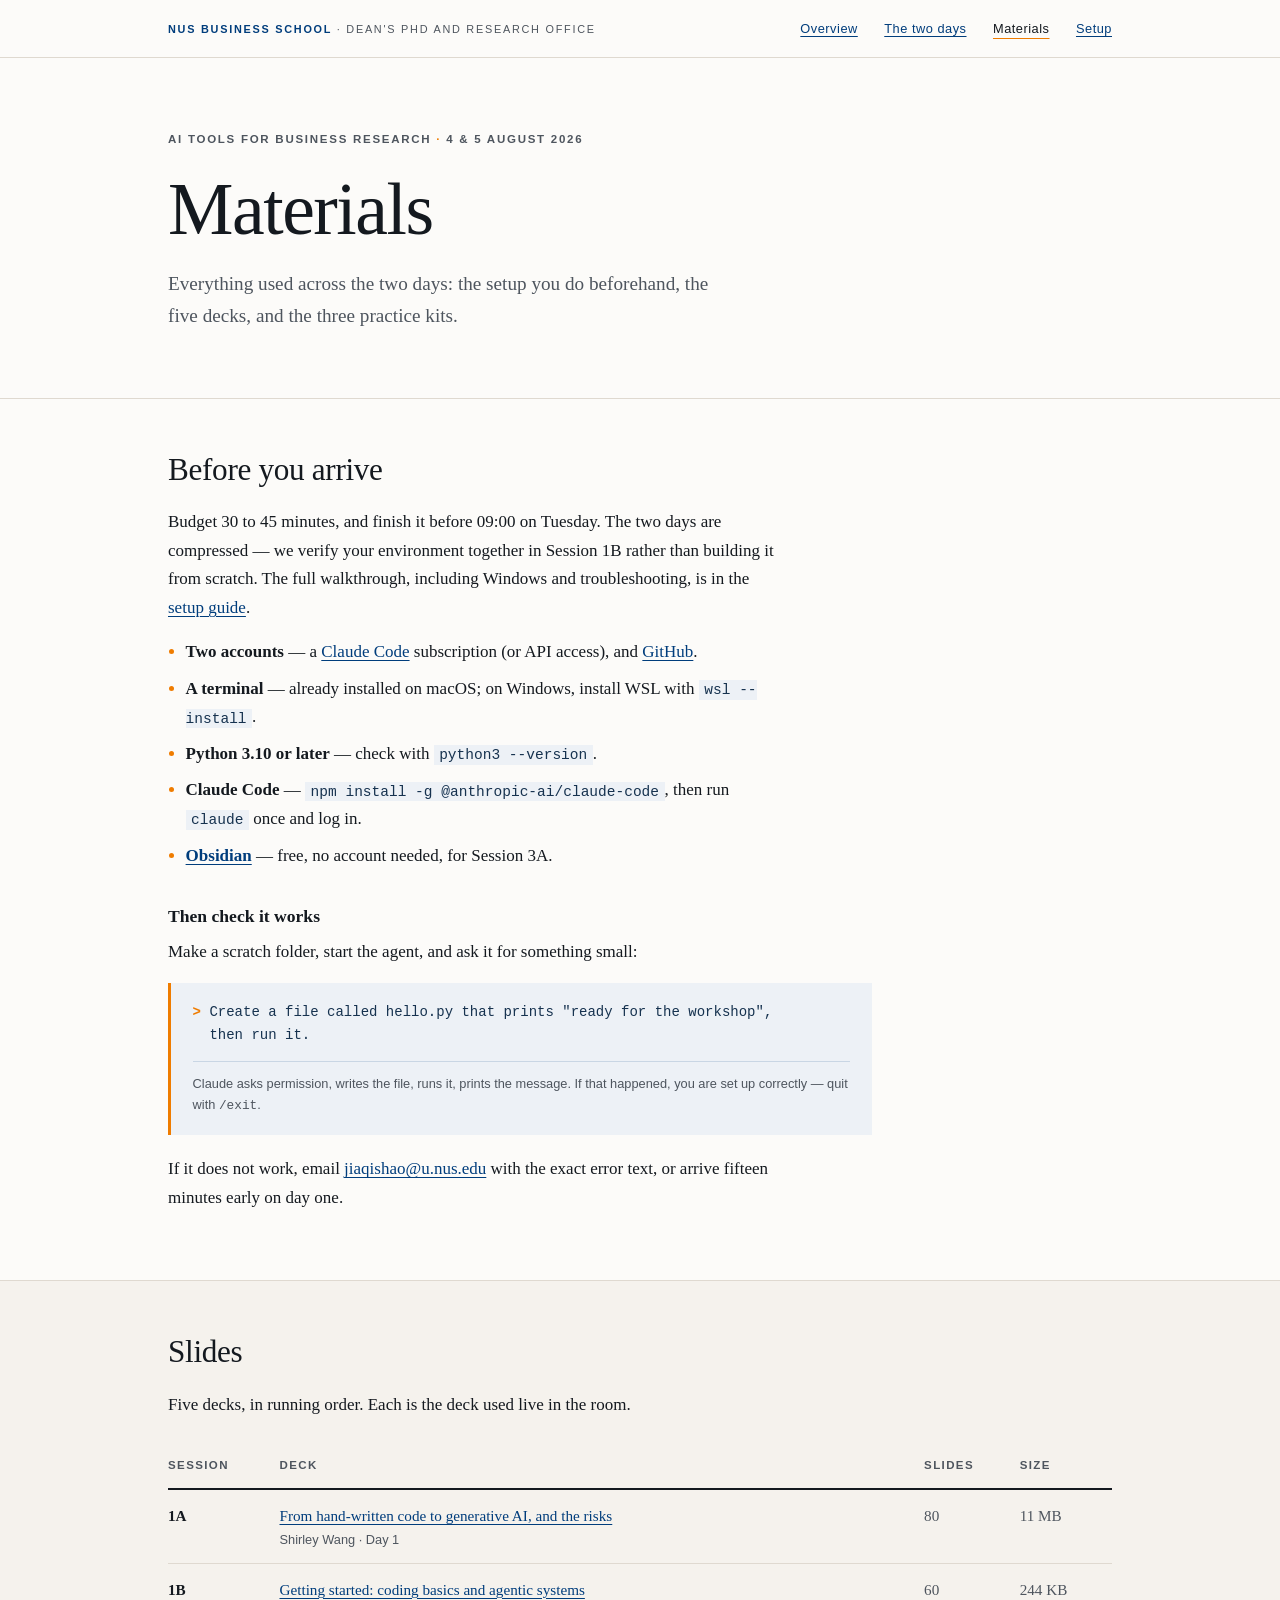
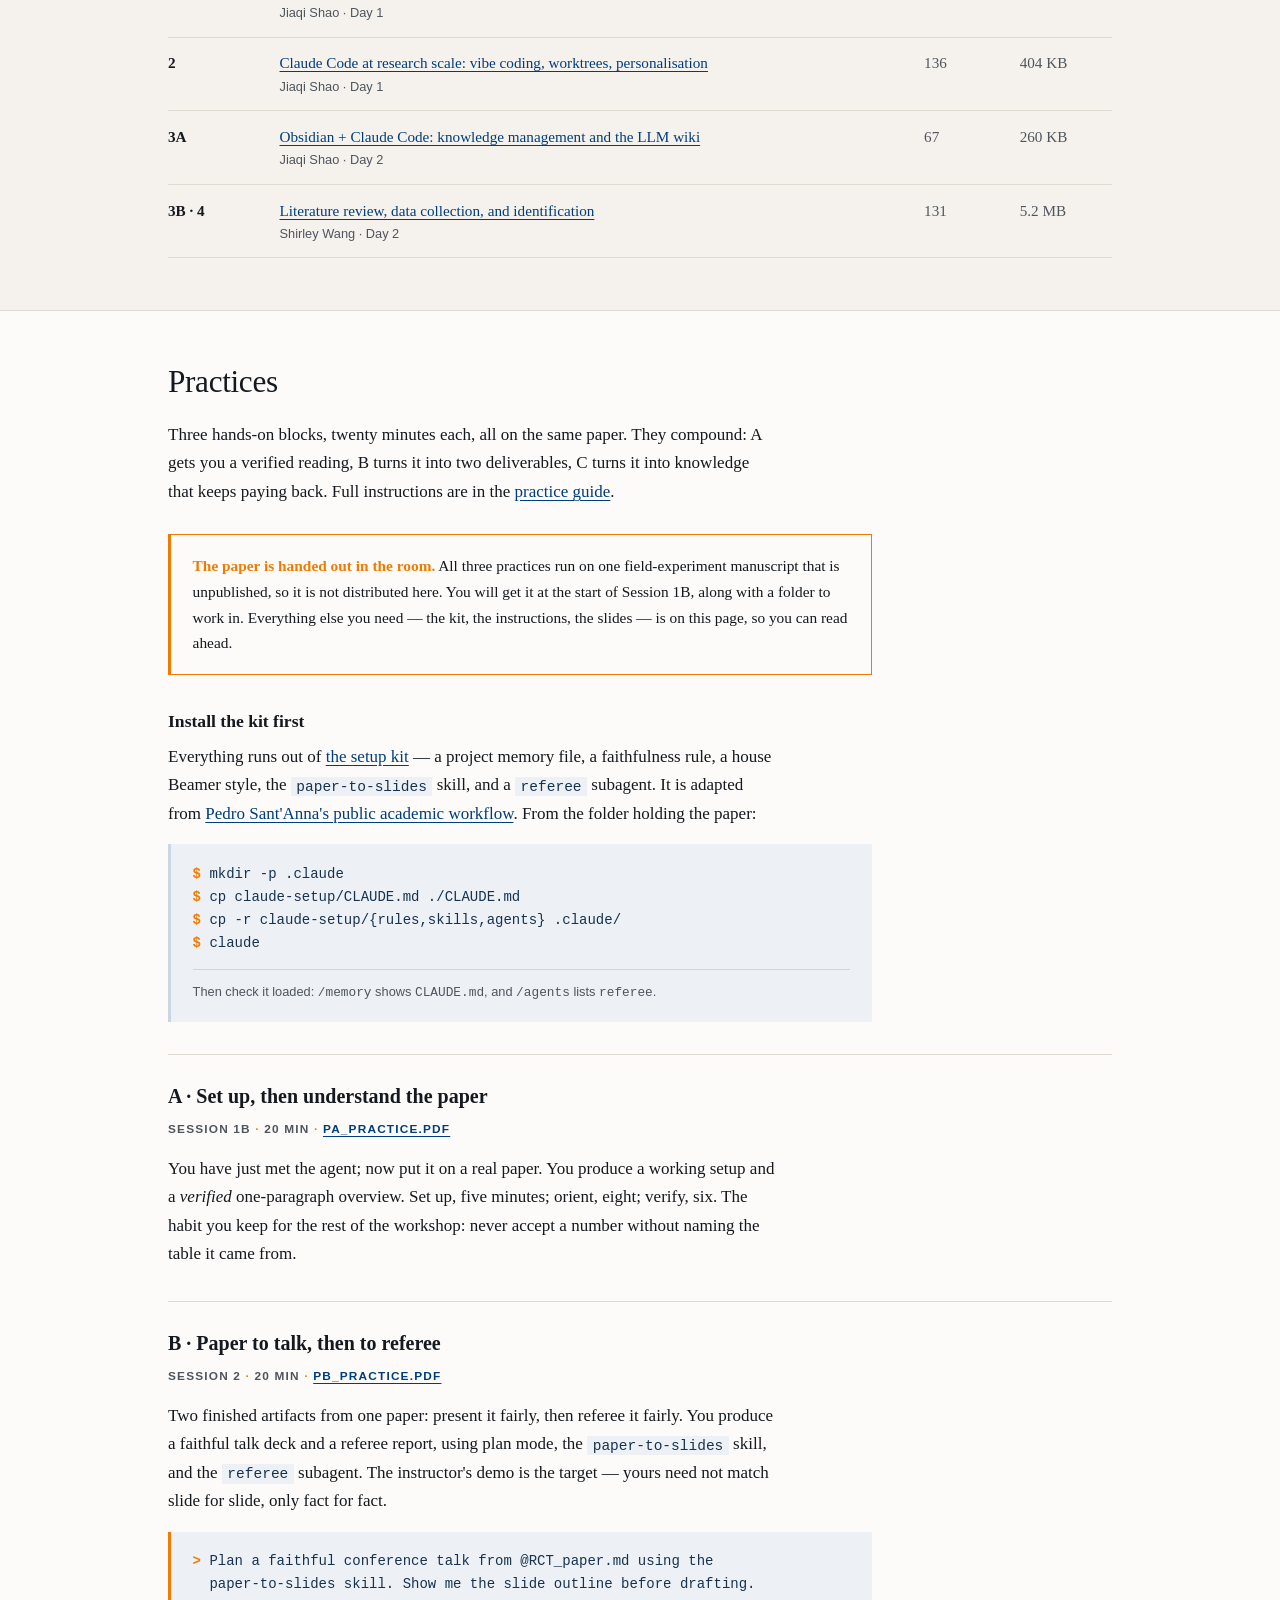
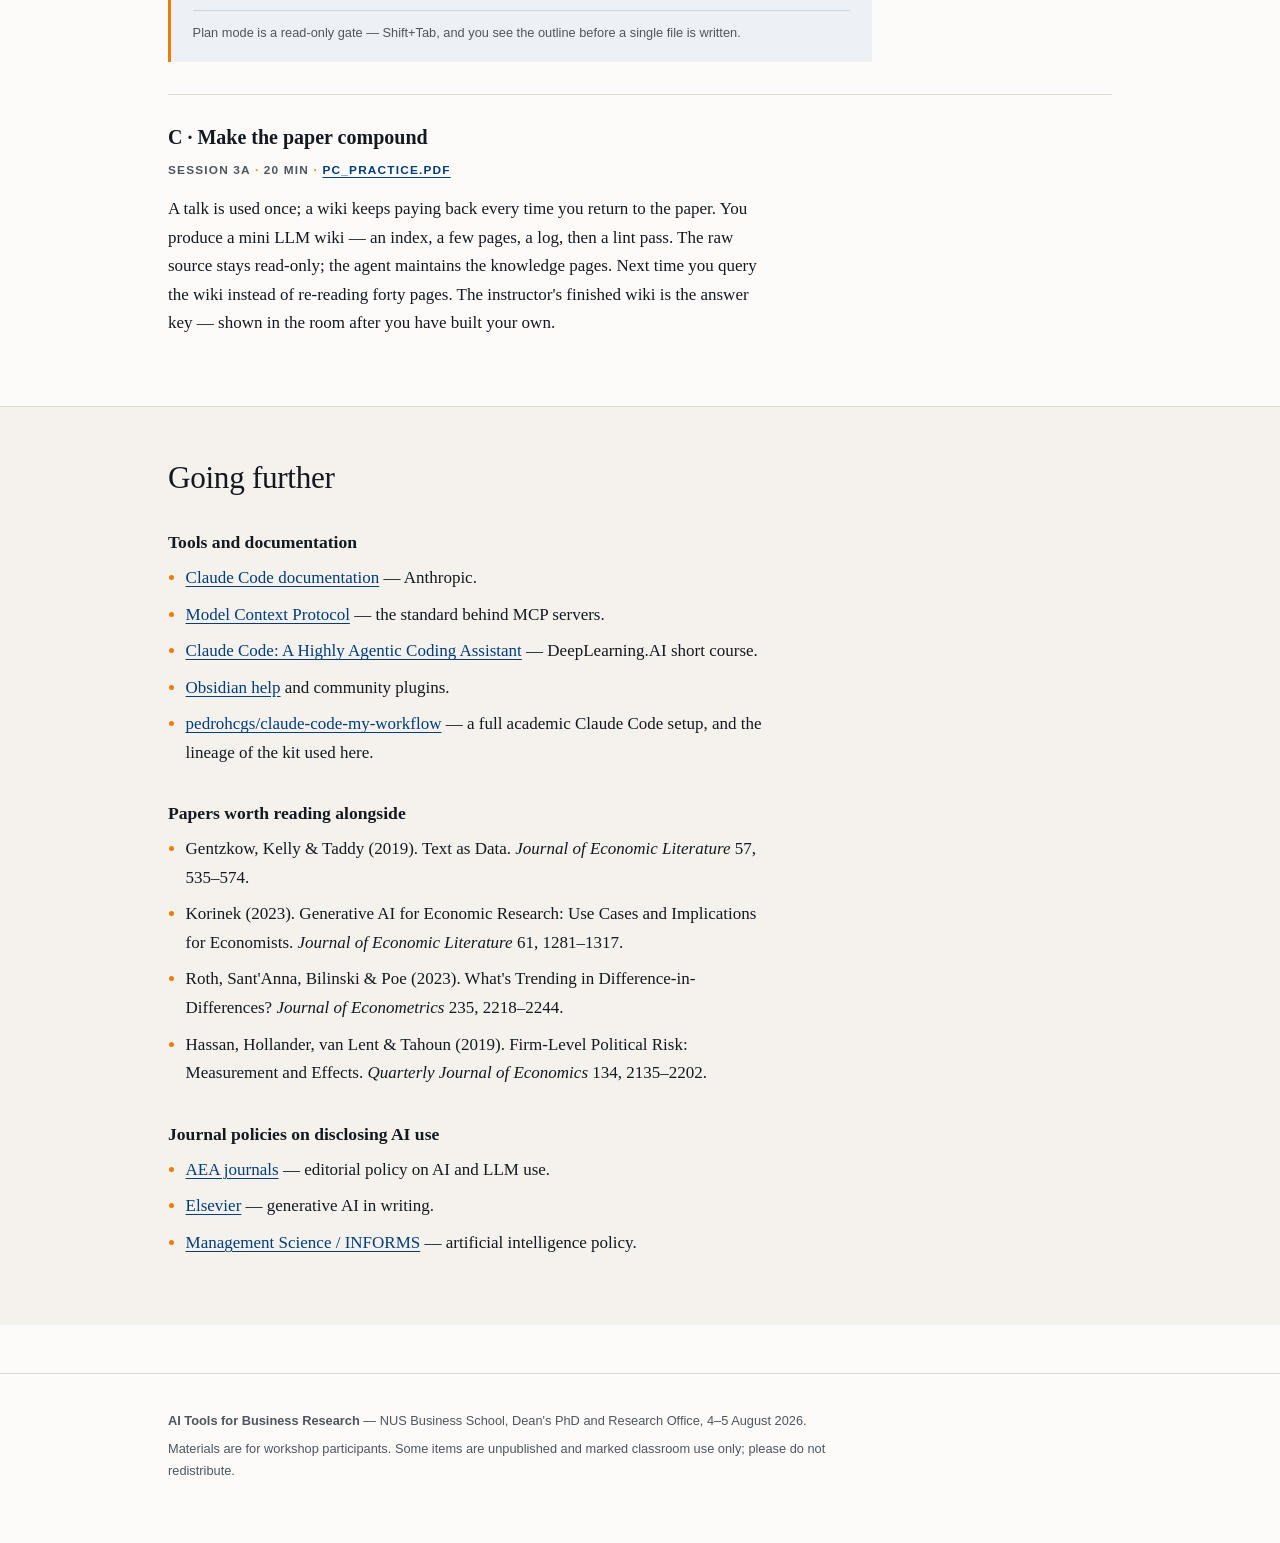
==== materials.html @ 17ab55b9 "Public course site for the NUS Biz PhD Workshop, 4-5 August 2026 Overview, prerequisites, the two-da" ====
<!DOCTYPE html>
<html lang="en">
<head>
<meta charset="utf-8">
<meta name="viewport" content="width=device-width, initial-scale=1">
<title>Materials — AI Tools for Business Research, NUS Business School</title>
<meta name="description" content="Slides, practice kits, and the setup guide for the NUS Biz PhD Workshop, 4–5 August 2026.">
<link rel="stylesheet" href="assets/style.css">
</head>
<body>

<a class="skip" href="#main">Skip to content</a>

<header class="masthead">
  <div class="shell">
    <div class="crest">NUS Business School <span>· Dean's PhD and Research Office</span></div>
    <nav class="nav" aria-label="Sections">
      <a href="index.html">Overview</a>
      <a href="index.html#days">The two days</a>
      <a href="materials.html" aria-current="page">Materials</a>
      <a href="setup.html">Setup</a>
    </nav>
  </div>
</header>

<main id="main">

  <section class="hero">
    <div class="shell">
      <p class="eyebrow">AI Tools for Business Research <b>·</b> 4 &amp; 5 August 2026</p>
      <h1>Materials</h1>
      <p class="standfirst">Everything used across the two days: the setup you do beforehand, the
        five decks, and the three practice kits.</p>
    </div>
  </section>

  <section class="band" id="before">
    <div class="shell">
      <h2>Before you arrive</h2>
      <p>Budget 30 to 45 minutes, and finish it before 09:00 on Tuesday. The two days are
        compressed — we verify your environment together in Session&nbsp;1B rather than building it
        from scratch. The full walkthrough, including Windows and troubleshooting, is in the
        <a href="setup.html">setup guide</a>.</p>

      <ul class="plain">
        <li><strong>Two accounts</strong> — a
          <a href="https://www.anthropic.com/claude-code">Claude Code</a> subscription (or API
          access), and <a href="https://github.com">GitHub</a>.</li>
        <li><strong>A terminal</strong> — already installed on macOS; on Windows, install WSL
          with <code>wsl --install</code>.</li>
        <li><strong>Python 3.10 or later</strong> — check with <code>python3 --version</code>.</li>
        <li><strong>Claude Code</strong> — <code>npm install -g @anthropic-ai/claude-code</code>,
          then run <code>claude</code> once and log in.</li>
        <li><strong><a href="https://obsidian.md">Obsidian</a></strong> — free, no account needed,
          for Session&nbsp;3A.</li>
      </ul>

      <h3>Then check it works</h3>
      <p>Make a scratch folder, start the agent, and ask it for something small:</p>
      <figure class="prompt">
<pre><span class="caret">&gt;</span> Create a file called hello.py that prints "ready for the workshop",
  then run it.</pre>
        <figcaption>Claude asks permission, writes the file, runs it, prints the message.
          If that happened, you are set up correctly — quit with <code>/exit</code>.</figcaption>
      </figure>

      <p>If it does not work, email <a href="mailto:jiaqishao@u.nus.edu">jiaqishao@u.nus.edu</a>
        with the exact error text, or arrive fifteen minutes early on day one.</p>
    </div>
  </section>

  <section class="band band--sunk" id="slides">
    <div class="shell">
      <h2>Slides</h2>
      <p>Five decks, in running order. Each is the deck used live in the room.</p>
      <div class="table-wrap">
        <table>
          <thead>
            <tr>
              <th scope="col">Session</th>
              <th scope="col">Deck</th>
              <th scope="col">Slides</th>
              <th scope="col">Size</th>
            </tr>
          </thead>
          <tbody>
            <tr>
              <th scope="row">1A</th>
              <td><a href="materials/slides/1A-evolution-and-risk-wang.pdf">From hand-written code to generative AI, and the risks</a>
                <span class="who">Shirley Wang · Day 1</span></td>
              <td class="num">80</td>
              <td class="num">11 MB</td>
            </tr>
            <tr>
              <th scope="row">1B</th>
              <td><a href="materials/slides/1B-getting-started-shao.pdf">Getting started: coding basics and agentic systems</a>
                <span class="who">Jiaqi Shao · Day 1</span></td>
              <td class="num">60</td>
              <td class="num">244 KB</td>
            </tr>
            <tr>
              <th scope="row">2</th>
              <td><a href="materials/slides/2-research-scale-shao.pdf">Claude Code at research scale: vibe coding, worktrees, personalisation</a>
                <span class="who">Jiaqi Shao · Day 1</span></td>
              <td class="num">136</td>
              <td class="num">404 KB</td>
            </tr>
            <tr>
              <th scope="row">3A</th>
              <td><a href="materials/slides/3A-knowledge-management-shao.pdf">Obsidian + Claude Code: knowledge management and the LLM wiki</a>
                <span class="who">Jiaqi Shao · Day 2</span></td>
              <td class="num">67</td>
              <td class="num">260 KB</td>
            </tr>
            <tr>
              <th scope="row">3B · 4</th>
              <td><a href="materials/slides/3B-4-litreview-data-identification-wang.pdf">Literature review, data collection, and identification</a>
                <span class="who">Shirley Wang · Day 2</span></td>
              <td class="num">131</td>
              <td class="num">5.2 MB</td>
            </tr>
          </tbody>
        </table>
      </div>
    </div>
  </section>

  <section class="band" id="practices">
    <div class="shell">
      <h2>Practices</h2>
      <p>Three hands-on blocks, twenty minutes each, all on the same paper. They compound:
        A gets you a verified reading, B turns it into two deliverables, C turns it into knowledge
        that keeps paying back. Full instructions are in the
        <a href="materials/practice/README.md">practice guide</a>.</p>

      <div class="notice">
        <p><b>The paper is handed out in the room.</b> All three practices run on one
          field-experiment manuscript that is unpublished, so it is not distributed here. You will
          get it at the start of Session&nbsp;1B, along with a folder to work in. Everything else
          you need — the kit, the instructions, the slides — is on this page, so you can read ahead.</p>
      </div>

      <h3>Install the kit first</h3>
      <p>Everything runs out of <a href="materials/practice/claude-setup/">the setup kit</a> — a
        project memory file, a faithfulness rule, a house Beamer style, the
        <code>paper-to-slides</code> skill, and a <code>referee</code> subagent. It is adapted from
        <a href="https://psantanna.com/claude-code-my-workflow/">Pedro Sant'Anna's public academic
        workflow</a>. From the folder holding the paper:</p>
      <figure class="prompt prompt--bare">
<pre><span class="caret">$</span> mkdir -p .claude
<span class="caret">$</span> cp claude-setup/CLAUDE.md ./CLAUDE.md
<span class="caret">$</span> cp -r claude-setup/{rules,skills,agents} .claude/
<span class="caret">$</span> claude</pre>
        <figcaption>Then check it loaded: <code>/memory</code> shows <code>CLAUDE.md</code>,
          and <code>/agents</code> lists <code>referee</code>.</figcaption>
      </figure>

      <div class="practice">
        <h3>A · Set up, then understand the paper</h3>
        <p class="meta">Session 1B <b>·</b> 20 min <b>·</b>
          <a href="materials/practice/A-first-session/PA_practice.pdf">PA_practice.pdf</a></p>
        <p>You have just met the agent; now put it on a real paper. You produce a working setup and
          a <em>verified</em> one-paragraph overview. Set up, five minutes; orient, eight; verify,
          six. The habit you keep for the rest of the workshop: never accept a number without
          naming the table it came from.</p>
      </div>

      <div class="practice">
        <h3>B · Paper to talk, then to referee</h3>
        <p class="meta">Session 2 <b>·</b> 20 min <b>·</b>
          <a href="materials/practice/B-paper-to-slides/PB_practice.pdf">PB_practice.pdf</a></p>
        <p>Two finished artifacts from one paper: present it fairly, then referee it fairly. You
          produce a faithful talk deck and a referee report, using plan mode, the
          <code>paper-to-slides</code> skill, and the <code>referee</code> subagent. The
          instructor's demo is the target — yours need not match slide for slide, only fact for
          fact.</p>
        <figure class="prompt">
<pre><span class="caret">&gt;</span> Plan a faithful conference talk from @RCT_paper.md using the
  paper-to-slides skill. Show me the slide outline before drafting.</pre>
          <figcaption>Plan mode is a read-only gate — Shift+Tab, and you see the outline before a
            single file is written.</figcaption>
        </figure>
      </div>

      <div class="practice">
        <h3>C · Make the paper compound</h3>
        <p class="meta">Session 3A <b>·</b> 20 min <b>·</b>
          <a href="materials/practice/C-llm-wiki/PC_practice.pdf">PC_practice.pdf</a></p>
        <p>A talk is used once; a wiki keeps paying back every time you return to the paper. You
          produce a mini LLM wiki — an index, a few pages, a log, then a lint pass. The raw source
          stays read-only; the agent maintains the knowledge pages. Next time you query the wiki
          instead of re-reading forty pages. The instructor's finished wiki is the answer key —
          shown in the room after you have built your own.</p>
      </div>
    </div>
  </section>

  <section class="band band--sunk" id="references">
    <div class="shell">
      <h2>Going further</h2>
      <h3>Tools and documentation</h3>
      <ul class="plain">
        <li><a href="https://docs.anthropic.com/en/docs/claude-code">Claude Code documentation</a> — Anthropic.</li>
        <li><a href="https://modelcontextprotocol.io">Model Context Protocol</a> — the standard behind MCP servers.</li>
        <li><a href="https://www.deeplearning.ai/courses/claude-code-a-highly-agentic-coding-assistant">Claude Code: A Highly Agentic Coding Assistant</a> — DeepLearning.AI short course.</li>
        <li><a href="https://help.obsidian.md">Obsidian help</a> and community plugins.</li>
        <li><a href="https://github.com/pedrohcgs/claude-code-my-workflow">pedrohcgs/claude-code-my-workflow</a> — a full academic Claude Code setup, and the lineage of the kit used here.</li>
      </ul>

      <h3>Papers worth reading alongside</h3>
      <ul class="plain">
        <li>Gentzkow, Kelly &amp; Taddy (2019). Text as Data. <em>Journal of Economic Literature</em> 57, 535–574.</li>
        <li>Korinek (2023). Generative AI for Economic Research: Use Cases and Implications for Economists. <em>Journal of Economic Literature</em> 61, 1281–1317.</li>
        <li>Roth, Sant'Anna, Bilinski &amp; Poe (2023). What's Trending in Difference-in-Differences? <em>Journal of Econometrics</em> 235, 2218–2244.</li>
        <li>Hassan, Hollander, van Lent &amp; Tahoun (2019). Firm-Level Political Risk: Measurement and Effects. <em>Quarterly Journal of Economics</em> 134, 2135–2202.</li>
      </ul>

      <h3>Journal policies on disclosing AI use</h3>
      <ul class="plain">
        <li><a href="https://www.aeaweb.org/journals/aer/editorial-policy">AEA journals</a> — editorial policy on AI and LLM use.</li>
        <li><a href="https://www.elsevier.com/about/policies-and-standards/the-use-of-generative-ai-and-ai-assisted-technologies-in-writing-for-elsevier">Elsevier</a> — generative AI in writing.</li>
        <li><a href="https://pubsonline.informs.org/page/mnsc/submission-guidelines">Management Science / INFORMS</a> — artificial intelligence policy.</li>
      </ul>
    </div>
  </section>

</main>

<footer class="foot">
  <div class="shell">
    <p><strong>AI Tools for Business Research</strong> — NUS Business School,
      Dean's PhD and Research Office, 4–5 August 2026.</p>
    <p>Materials are for workshop participants. Some items are unpublished and marked
      classroom use only; please do not redistribute.</p>
  </div>
</footer>

</body>
</html>
---- assets/style.css ----
/* ==========================================================================
   AI Tools for Business Research — NUS Business School, 4–5 August 2026

   Two worlds on one page:
     the paper world  — warm off-white, humanist serif, the prose of research
     the agent world  — a cool inset, monospace, the sentence you actually type
   Everything else stays quiet so the prompt block is the thing you remember.
   ========================================================================== */

:root {
  /* paper world */
  --paper:      #FCFBF9;
  --paper-deep: #F5F2ED;
  --ink:        #14191F;
  --ink-soft:   #4E555E;
  --rule:       #DFD9D0;

  /* institution */
  --blue:       #003D7C;
  --blue-lift:  #12599F;
  --orange:     #EF7C00;

  /* agent world */
  --wash:       #EDF1F6;
  --wash-rule:  #C9D6E4;
  --mono-ink:   #16324F;

  --serif: "Iowan Old Style", "Palatino Linotype", Palatino, "Book Antiqua",
           "URW Palladio L", Georgia, serif;
  --sans:  -apple-system, BlinkMacSystemFont, "Segoe UI", Roboto,
           "Helvetica Neue", Arial, sans-serif;
  --mono:  ui-monospace, "SF Mono", SFMono-Regular, Menlo, "Cascadia Mono",
           Consolas, "Liberation Mono", monospace;

  --shell:   62rem;
  --measure: 38rem;
}

@media (prefers-color-scheme: dark) {
  :root {
    --paper:      #101820;
    --paper-deep: #16202B;
    --ink:        #E9E6E0;
    --ink-soft:   #A2AEBB;
    --rule:       #2C3944;
    --blue:       #8DB4DF;
    --blue-lift:  #B4D0F0;
    --orange:     #F79A3A;
    --wash:       #17222E;
    --wash-rule:  #2E4257;
    --mono-ink:   #C6DCF2;
  }
}

*, *::before, *::after { box-sizing: border-box; }

html { -webkit-text-size-adjust: 100%; }

body {
  margin: 0;
  background: var(--paper);
  color: var(--ink);
  font-family: var(--serif);
  font-size: 1.0625rem;
  line-height: 1.68;
  text-rendering: optimizeLegibility;
}

/* --- shell ------------------------------------------------------------ */

.shell { max-width: var(--shell); margin: 0 auto; padding: 0 1.5rem; }
.measure { max-width: var(--measure); }

.skip {
  position: absolute; left: -9999px;
  background: var(--blue); color: #fff;
  padding: .6rem 1rem; z-index: 10;
}
.skip:focus { left: 1rem; top: 1rem; }

:focus-visible {
  outline: 2px solid var(--orange);
  outline-offset: 3px;
}

/* --- masthead --------------------------------------------------------- */

.masthead {
  border-bottom: 1px solid var(--rule);
  padding: 1.1rem 0;
}
.masthead .shell {
  display: flex; flex-wrap: wrap; gap: .75rem 1.5rem;
  align-items: baseline; justify-content: space-between;
}
.crest {
  font-family: var(--sans);
  font-size: .68rem; font-weight: 600;
  letter-spacing: .16em; text-transform: uppercase;
  color: var(--blue);
}
.crest span { color: var(--ink-soft); font-weight: 400; }

.nav { font-family: var(--sans); font-size: .8rem; letter-spacing: .04em; }
.nav a { margin-left: 1.4rem; }
.nav a:first-child { margin-left: 0; }
.nav a[aria-current="page"] {
  color: var(--ink);
  text-decoration-color: var(--orange);
  text-underline-offset: 5px;
}

/* --- links ------------------------------------------------------------ */

a { color: var(--blue); text-decoration-thickness: 1px; text-underline-offset: 3px; }
a:hover { color: var(--blue-lift); text-decoration-color: var(--orange); }

/* --- hero ------------------------------------------------------------- */

.hero { padding: 4.5rem 0 3.5rem; }

.eyebrow {
  font-family: var(--sans);
  font-size: .72rem; font-weight: 600;
  letter-spacing: .15em; text-transform: uppercase;
  color: var(--ink-soft);
  margin: 0 0 1.5rem;
}
.eyebrow b { color: var(--orange); font-weight: 600; }

.hero h1 {
  font-size: clamp(2.7rem, 7.5vw, 4.6rem);
  line-height: .98;
  font-weight: 400;
  letter-spacing: -.02em;
  margin: 0 0 1.4rem;
  max-width: 14ch;
}
.hero h1 em { font-style: italic; color: var(--blue); }

.standfirst {
  font-size: 1.2rem;
  color: var(--ink-soft);
  max-width: 34rem;
  margin: 0 0 .6rem;
}

.facts {
  font-family: var(--sans);
  font-size: .82rem;
  letter-spacing: .02em;
  color: var(--ink-soft);
  margin: 0 0 2.75rem;
}
.facts strong { color: var(--ink); font-weight: 600; }

/* --- the signature: a sentence you type ------------------------------- */

.prompt {
  margin: 0 0 1.25rem;
  background: var(--wash);
  border-left: 3px solid var(--orange);
  padding: 1.15rem 1.35rem;
  max-width: 44rem;
}
.prompt pre {
  margin: 0;
  font-family: var(--mono);
  font-size: .875rem;
  line-height: 1.65;
  color: var(--mono-ink);
  white-space: pre-wrap;
  word-break: break-word;
}
.prompt .caret { color: var(--orange); font-weight: 700; user-select: none; }
.prompt figcaption {
  margin-top: .85rem;
  padding-top: .7rem;
  border-top: 1px solid var(--wash-rule);
  font-family: var(--sans);
  font-size: .8rem;
  color: var(--ink-soft);
}
.prompt--bare { border-left-color: var(--wash-rule); }

/* inline code belongs to the agent world too — same wash, quieter */
code {
  font-family: var(--mono);
  font-size: .855em;
  background: var(--wash);
  color: var(--mono-ink);
  padding: .12em .38em;
}
.prompt code, pre code { background: none; padding: 0; font-size: inherit; color: inherit; }
a code { color: inherit; }

/* --- sections --------------------------------------------------------- */

.band { padding: 3.25rem 0; border-top: 1px solid var(--rule); }
.band--sunk { background: var(--paper-deep); }

.band h2 {
  font-size: clamp(1.45rem, 3vw, 1.95rem);
  font-weight: 400;
  letter-spacing: -.01em;
  line-height: 1.2;
  margin: 0 0 1.25rem;
}
.band h3 {
  font-size: 1.1rem;
  font-weight: 600;
  margin: 2rem 0 .4rem;
}
.band p { margin: 0 0 1rem; max-width: var(--measure); }
.lede { font-size: 1.1rem; }

/* --- outcome list ----------------------------------------------------- */

.outcomes { list-style: none; margin: 1.5rem 0 0; padding: 0; }
.outcomes li {
  border-top: 1px solid var(--rule);
  padding: 1.05rem 0;
  max-width: 44rem;
}
.outcomes b {
  display: block;
  font-family: var(--sans);
  font-size: .74rem; font-weight: 700;
  letter-spacing: .13em; text-transform: uppercase;
  color: var(--orange);
  margin-bottom: .3rem;
}

/* --- plain bullet list ------------------------------------------------ */

.plain { max-width: var(--measure); padding-left: 1.1rem; margin: 0 0 1rem; }
.plain li { margin-bottom: .5rem; }
.plain li::marker { color: var(--orange); }

/* --- the two days ----------------------------------------------------- */

.dayhead {
  font-family: var(--sans);
  font-size: .74rem; font-weight: 700;
  letter-spacing: .14em; text-transform: uppercase;
  color: var(--blue);
  margin: 2.5rem 0 0;
  padding-bottom: .5rem;
  border-bottom: 2px solid var(--blue);
}
.dayhead:first-of-type { margin-top: 1.5rem; }
.dayhead span { color: var(--ink-soft); font-weight: 400; letter-spacing: .06em; }

.timeline { list-style: none; margin: 0; padding: 0; }
.timeline > li {
  display: grid;
  grid-template-columns: 8.5rem 1fr;
  gap: 0 1.75rem;
  padding: 1.35rem 0;
  border-bottom: 1px solid var(--rule);
}
.tl-meta { font-family: var(--sans); font-size: .78rem; line-height: 1.5; }
.tl-time {
  display: block;
  font-size: 1rem; font-weight: 600;
  font-variant-numeric: tabular-nums;
  color: var(--ink);
}
.tl-dur { display: block; color: var(--ink-soft); }
.tl-who { display: block; color: var(--blue); }

.tl-body { border-left: 1px solid var(--rule); padding-left: 1.75rem; }
.tl-body h4 {
  font-size: 1.08rem; font-weight: 600;
  margin: 0 0 .35rem;
}
.tl-body p { margin: 0; color: var(--ink-soft); font-size: .98rem; max-width: 34rem; }
.tl-tag {
  display: inline-block;
  margin-top: .55rem;
  font-family: var(--sans);
  font-size: .7rem; font-weight: 700;
  letter-spacing: .12em; text-transform: uppercase;
  color: var(--orange);
}
.timeline > li.is-break { color: var(--ink-soft); }
.is-break .tl-body h4 { font-weight: 400; font-style: italic; color: var(--ink-soft); }

/* --- people ----------------------------------------------------------- */

.people { display: grid; gap: 2rem; grid-template-columns: repeat(2, minmax(0, 1fr)); margin-top: 1.5rem; }
.person h3 { margin-top: 0; }
.person .role {
  font-family: var(--sans);
  font-size: .74rem; letter-spacing: .12em; text-transform: uppercase;
  color: var(--orange); font-weight: 700;
  margin: 0 0 .3rem;
}
.person p { font-size: .98rem; }

.coords {
  margin-top: 2.25rem;
  padding-top: 1.25rem;
  border-top: 1px solid var(--rule);
  font-size: .98rem;
  color: var(--ink-soft);
}

/* --- key/value block -------------------------------------------------- */

.kv { margin: 1.5rem 0 0; display: grid; grid-template-columns: 9rem 1fr; gap: 0; max-width: 44rem; }
.kv dt {
  font-family: var(--sans);
  font-size: .74rem; font-weight: 700;
  letter-spacing: .12em; text-transform: uppercase;
  color: var(--ink-soft);
  padding: .85rem 0;
  border-top: 1px solid var(--rule);
}
.kv dd {
  margin: 0;
  padding: .85rem 0;
  border-top: 1px solid var(--rule);
}

/* --- tables ----------------------------------------------------------- */

.table-wrap { overflow-x: auto; margin: 1.5rem 0 0; }
table { border-collapse: collapse; width: 100%; min-width: 34rem; font-size: .95rem; }
th, td { text-align: left; padding: .8rem 1rem .8rem 0; border-bottom: 1px solid var(--rule); vertical-align: top; }
thead th {
  font-family: var(--sans);
  font-size: .72rem; font-weight: 700;
  letter-spacing: .12em; text-transform: uppercase;
  color: var(--ink-soft);
  border-bottom: 2px solid var(--ink);
  white-space: nowrap;
}
td.num { font-variant-numeric: tabular-nums; color: var(--ink-soft); white-space: nowrap; }
td .who { display: block; font-family: var(--sans); font-size: .8rem; color: var(--ink-soft); }

/* --- notice ----------------------------------------------------------- */

.notice {
  border: 1px solid var(--orange);
  border-left-width: 3px;
  padding: 1.1rem 1.35rem;
  max-width: 44rem;
  margin: 1.75rem 0 0;
  font-size: .96rem;
}
.notice p { margin: 0; max-width: none; }
.notice b { color: var(--orange); }

/* --- practice blocks -------------------------------------------------- */

.practice { border-top: 1px solid var(--rule); padding-top: 1.6rem; margin-top: 2rem; }
.practice > h3 { margin-top: 0; font-size: 1.25rem; }
.practice .meta {
  font-family: var(--sans);
  font-size: .74rem; font-weight: 600;
  letter-spacing: .1em; text-transform: uppercase;
  color: var(--ink-soft);
  margin: 0 0 .9rem;
}
.practice .meta b { color: var(--orange); }

/* --- footer ----------------------------------------------------------- */

.foot {
  border-top: 1px solid var(--rule);
  margin-top: 3rem;
  padding: 2.25rem 0 3.5rem;
  font-family: var(--sans);
  font-size: .8rem;
  color: var(--ink-soft);
}
.foot p { margin: 0 0 .4rem; max-width: 44rem; }

/* --- responsive ------------------------------------------------------- */

@media (max-width: 44rem) {
  .timeline > li { grid-template-columns: 1fr; gap: .55rem; }
  .tl-meta { display: flex; gap: .9rem; align-items: baseline; }
  .tl-time { font-size: .9rem; }
  .tl-body { border-left: 0; padding-left: 0; }
  .people { grid-template-columns: 1fr; gap: 1.5rem; }
  .kv { grid-template-columns: 1fr; }
  .kv dt { padding-bottom: 0; border-top: 1px solid var(--rule); }
  .kv dd { padding-top: .2rem; border-top: 0; }
  .hero { padding: 3rem 0 2.5rem; }
}

@media (prefers-reduced-motion: reduce) {
  * { animation: none !important; transition: none !important; }
}

@media print {
  .nav, .skip { display: none; }
  body { background: #fff; color: #000; }
  .band, .hero { padding: 1rem 0; }
}
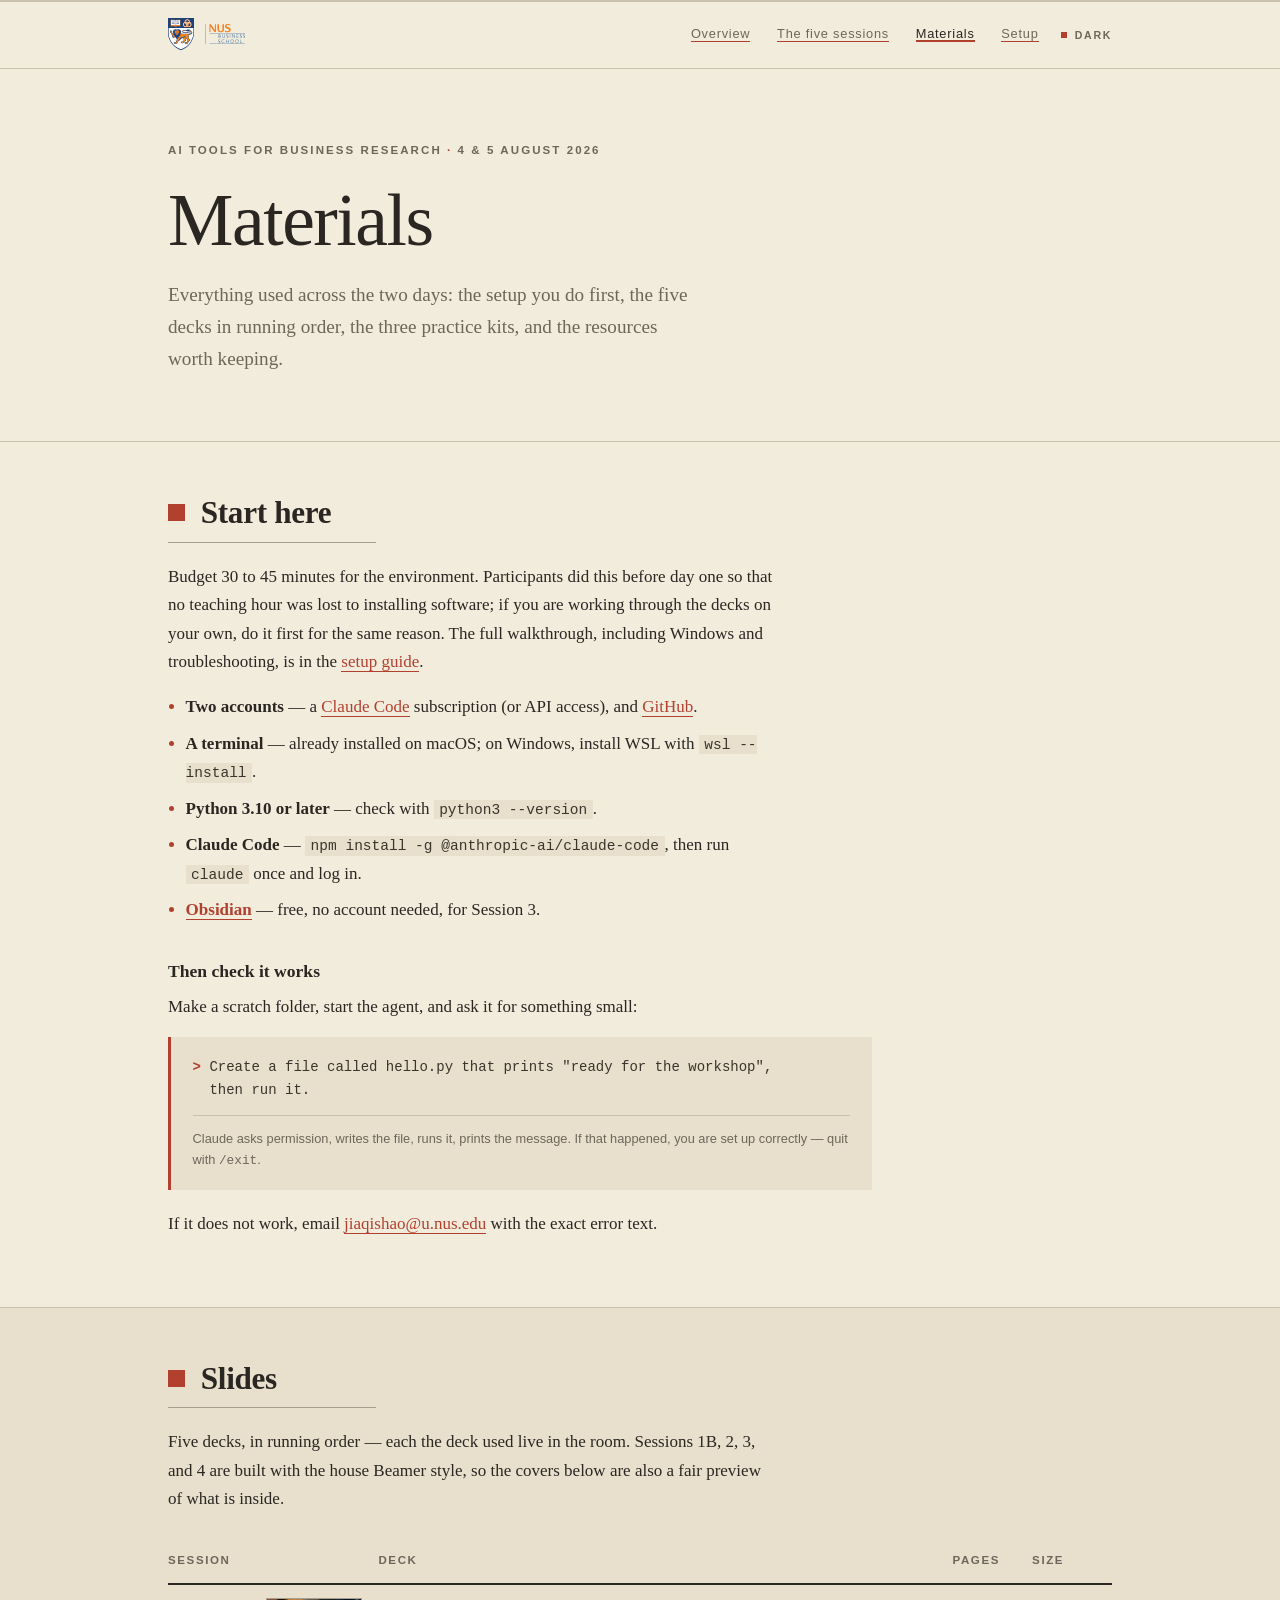
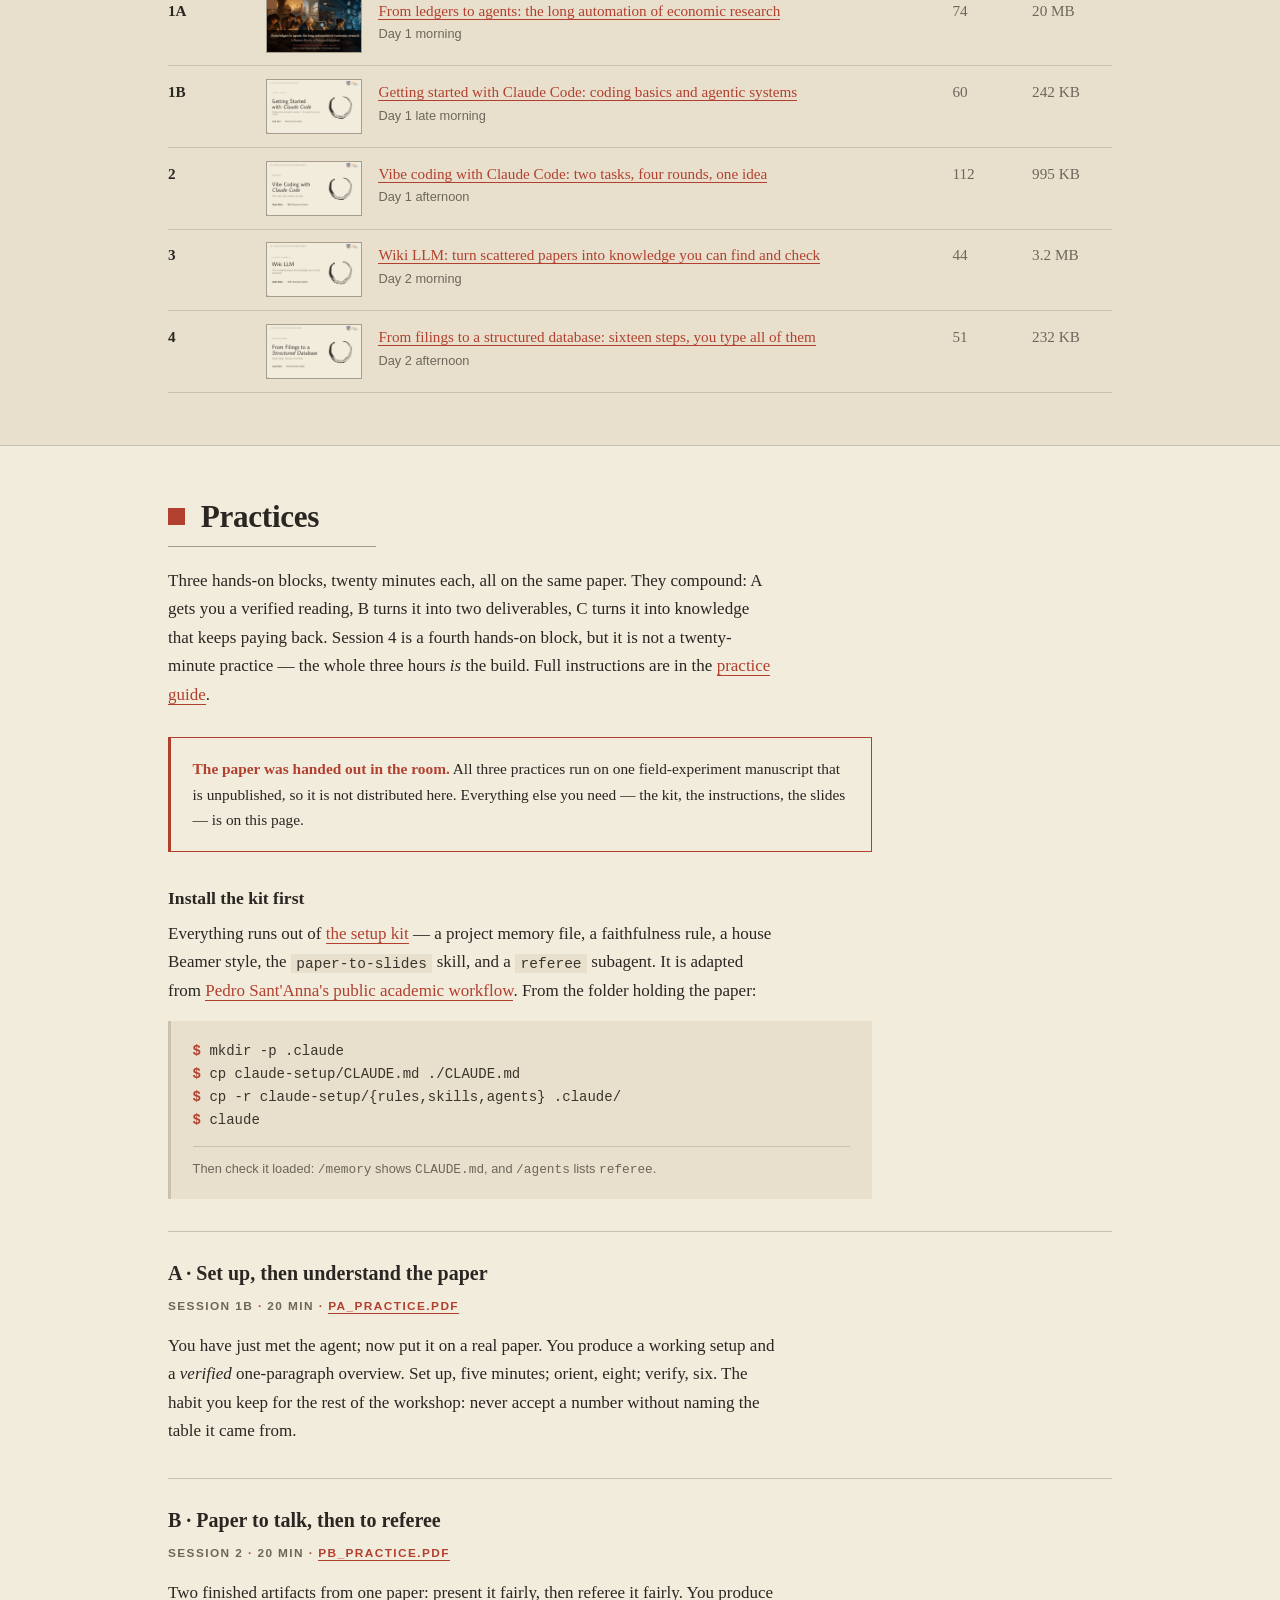
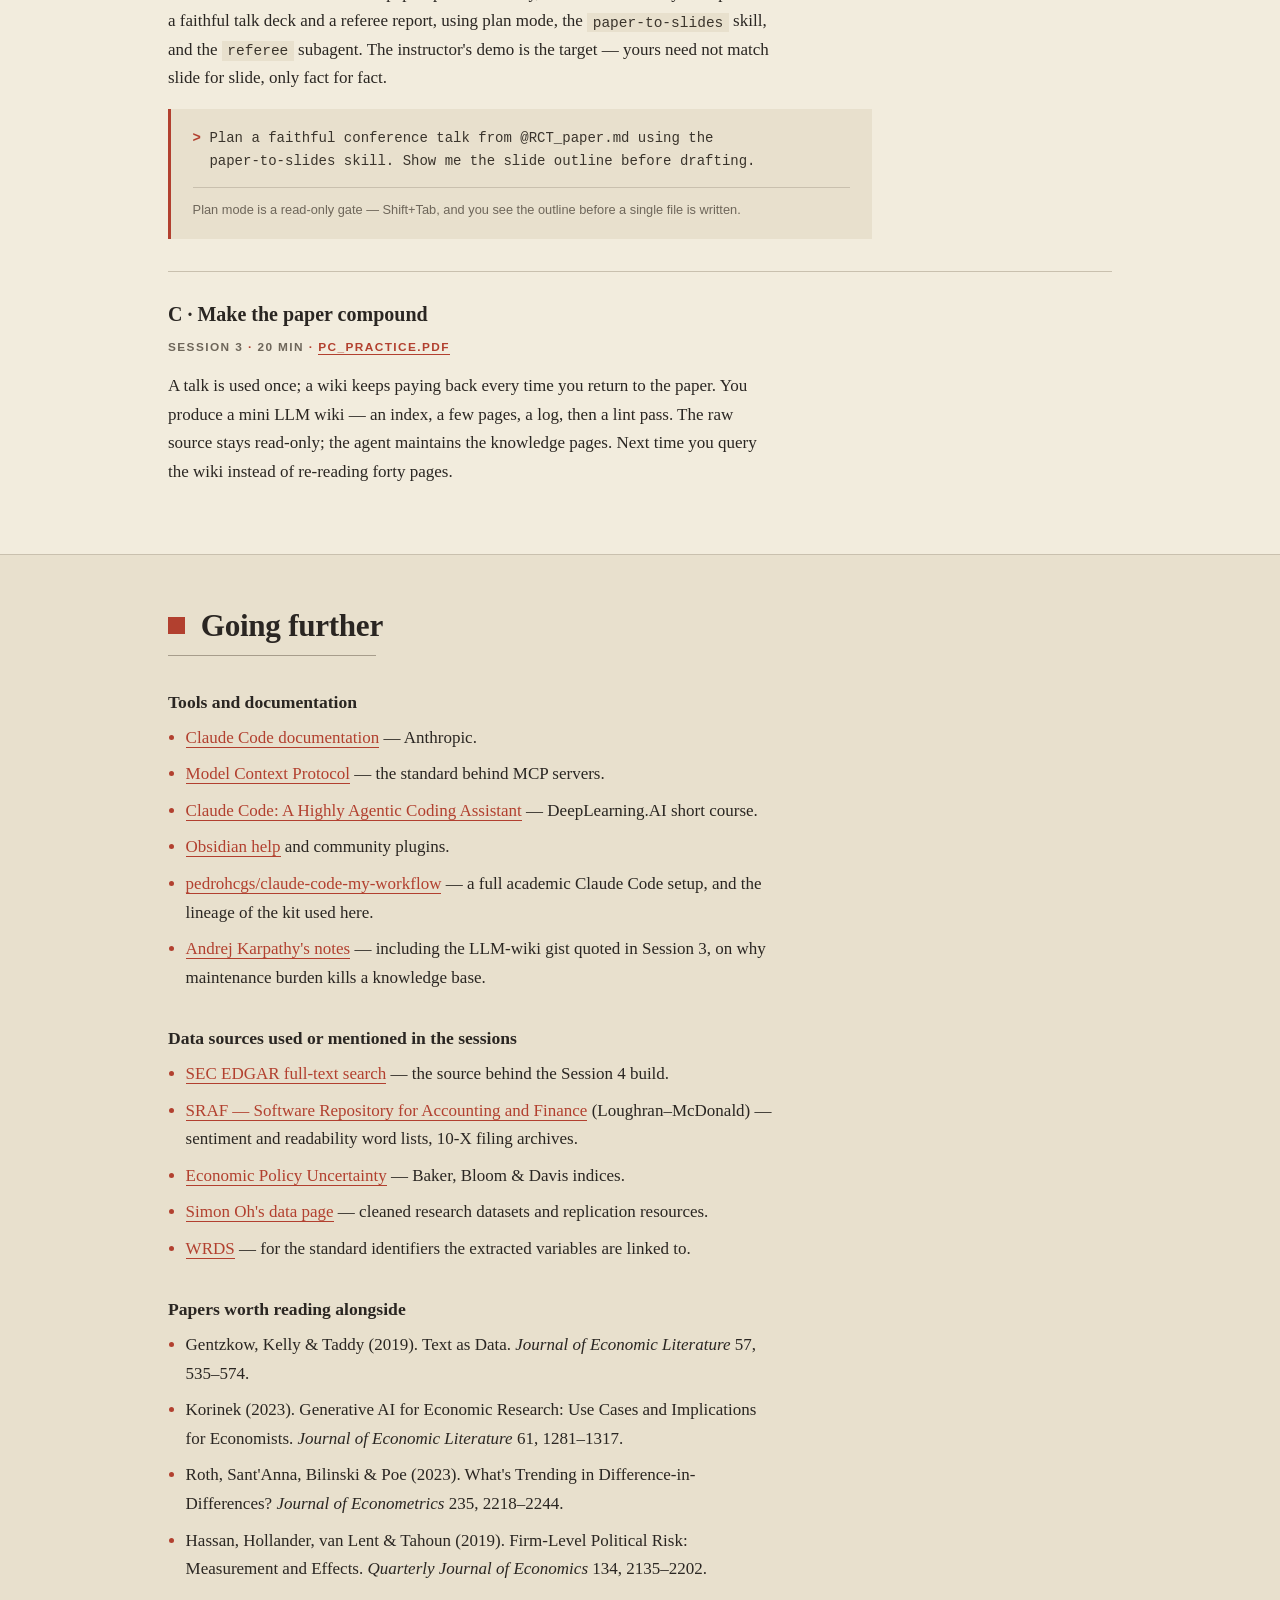
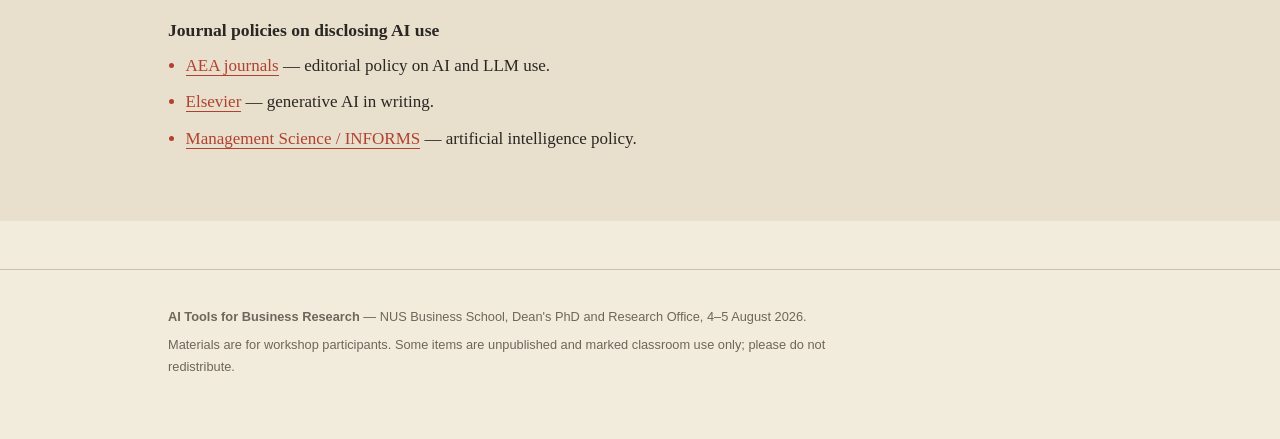
==== commit 10d73dac: "Rebuild the site in the slides' visual identity; five sessions as delivered The site was on NUS blue" ====
--- a/materials.html
+++ b/materials.html
@@ -4,22 +4,34 @@
 <meta charset="utf-8">
 <meta name="viewport" content="width=device-width, initial-scale=1">
 <title>Materials — AI Tools for Business Research, NUS Business School</title>
-<meta name="description" content="Slides, practice kits, and the setup guide for the NUS Biz PhD Workshop, 4–5 August 2026.">
+<meta name="description" content="The five decks, the three practice kits, the setup guide, and the curated resources from the NUS Biz PhD Workshop, 4–5 August 2026.">
+<script>
+try { var t = localStorage.getItem('ink');
+      if (t) document.documentElement.setAttribute('data-theme', t); } catch (e) {}
+</script>
 <link rel="stylesheet" href="assets/style.css">
+<script src="assets/site.js" defer></script>
 </head>
 <body>
 
 <a class="skip" href="#main">Skip to content</a>
+<div class="progress" aria-hidden="true"><i></i></div>
 
 <header class="masthead">
   <div class="shell">
-    <div class="crest">NUS Business School <span>· Dean's PhD and Research Office</span></div>
-    <nav class="nav" aria-label="Sections">
-      <a href="index.html">Overview</a>
-      <a href="index.html#days">The two days</a>
-      <a href="materials.html" aria-current="page">Materials</a>
-      <a href="setup.html">Setup</a>
-    </nav>
+    <a class="lockup" href="index.html" aria-label="NUS Business School — AI Tools for Business Research">
+      <img class="lockup-crest" src="assets/nus_crest.svg" alt="" width="71" height="90">
+      <img class="lockup-word" src="assets/nusbiz_logo.svg" alt="NUS Business School" width="170" height="82">
+    </a>
+    <div class="mast-right">
+      <nav class="nav" aria-label="Sections">
+        <a href="index.html">Overview</a>
+        <a href="index.html#days">The five sessions</a>
+        <a href="materials.html" aria-current="page">Materials</a>
+        <a href="setup.html">Setup</a>
+      </nav>
+      <button type="button" class="inktoggle" hidden>Dark</button>
+    </div>
   </div>
 </header>
 
@@ -29,18 +41,18 @@
     <div class="shell">
       <p class="eyebrow">AI Tools for Business Research <b>·</b> 4 &amp; 5 August 2026</p>
       <h1>Materials</h1>
-      <p class="standfirst">Everything used across the two days: the setup you do beforehand, the
-        five decks, and the three practice kits.</p>
-    </div>
-  </section>
-
-  <section class="band" id="before">
-    <div class="shell">
-      <h2>Before you arrive</h2>
-      <p>Budget 30 to 45 minutes, and finish it before 09:00 on Tuesday. The two days are
-        compressed — we verify your environment together in Session&nbsp;1B rather than building it
-        from scratch. The full walkthrough, including Windows and troubleshooting, is in the
-        <a href="setup.html">setup guide</a>.</p>
+      <p class="standfirst">Everything used across the two days: the setup you do first, the five
+        decks in running order, the three practice kits, and the resources worth keeping.</p>
+    </div>
+  </section>
+
+  <section class="band reveal" id="before">
+    <div class="shell">
+      <h2>Start here</h2>
+      <p>Budget 30 to 45 minutes for the environment. Participants did this before day one so
+        that no teaching hour was lost to installing software; if you are working through the
+        decks on your own, do it first for the same reason. The full walkthrough, including
+        Windows and troubleshooting, is in the <a href="setup.html">setup guide</a>.</p>
 
       <ul class="plain">
         <li><strong>Two accounts</strong> — a
@@ -52,7 +64,7 @@
         <li><strong>Claude Code</strong> — <code>npm install -g @anthropic-ai/claude-code</code>,
           then run <code>claude</code> once and log in.</li>
         <li><strong><a href="https://obsidian.md">Obsidian</a></strong> — free, no account needed,
-          for Session&nbsp;3A.</li>
+          for Session&nbsp;3.</li>
       </ul>
 
       <h3>Then check it works</h3>
@@ -65,59 +77,67 @@
       </figure>
 
       <p>If it does not work, email <a href="mailto:jiaqishao@u.nus.edu">jiaqishao@u.nus.edu</a>
-        with the exact error text, or arrive fifteen minutes early on day one.</p>
-    </div>
-  </section>
-
-  <section class="band band--sunk" id="slides">
+        with the exact error text.</p>
+    </div>
+  </section>
+
+  <section class="band band--sunk reveal" id="slides">
     <div class="shell">
       <h2>Slides</h2>
-      <p>Five decks, in running order. Each is the deck used live in the room.</p>
+      <p>Five decks, in running order — each the deck used live in the room. Sessions 1B, 2, 3,
+        and 4 are built with the house Beamer style, so the covers below are also a fair preview
+        of what is inside.</p>
       <div class="table-wrap">
         <table>
           <thead>
             <tr>
               <th scope="col">Session</th>
+              <th scope="col"><span class="visually-hidden">Cover</span></th>
               <th scope="col">Deck</th>
-              <th scope="col">Slides</th>
+              <th scope="col">Pages</th>
               <th scope="col">Size</th>
             </tr>
           </thead>
           <tbody>
             <tr>
               <th scope="row">1A</th>
-              <td><a href="materials/slides/1A-evolution-and-risk-wang.pdf">From hand-written code to generative AI, and the risks</a>
-                <span class="who">Shirley Wang · Day 1</span></td>
-              <td class="num">80</td>
-              <td class="num">11 MB</td>
+              <td class="cover"><a href="materials/slides/1A-evolution-and-risk-wang.pdf" tabindex="-1" aria-hidden="true"><img src="assets/covers/1A-evolution-and-risk-wang.png" alt="" loading="lazy" width="420"></a></td>
+              <td><a href="materials/slides/1A-evolution-and-risk-wang.pdf">From ledgers to agents: the long automation of economic research</a>
+                <span class="who">Day 1 morning</span></td>
+              <td class="num">74</td>
+              <td class="num">20 MB</td>
             </tr>
             <tr>
               <th scope="row">1B</th>
-              <td><a href="materials/slides/1B-getting-started-shao.pdf">Getting started: coding basics and agentic systems</a>
-                <span class="who">Jiaqi Shao · Day 1</span></td>
+              <td class="cover"><a href="materials/slides/1B-getting-started-shao.pdf" tabindex="-1" aria-hidden="true"><img src="assets/covers/1B-getting-started-shao.png" alt="" loading="lazy" width="420"></a></td>
+              <td><a href="materials/slides/1B-getting-started-shao.pdf">Getting started with Claude Code: coding basics and agentic systems</a>
+                <span class="who">Day 1 late morning</span></td>
               <td class="num">60</td>
-              <td class="num">244 KB</td>
+              <td class="num">242 KB</td>
             </tr>
             <tr>
               <th scope="row">2</th>
-              <td><a href="materials/slides/2-research-scale-shao.pdf">Claude Code at research scale: vibe coding, worktrees, personalisation</a>
-                <span class="who">Jiaqi Shao · Day 1</span></td>
-              <td class="num">136</td>
-              <td class="num">404 KB</td>
-            </tr>
-            <tr>
-              <th scope="row">3A</th>
-              <td><a href="materials/slides/3A-knowledge-management-shao.pdf">Obsidian + Claude Code: knowledge management and the LLM wiki</a>
-                <span class="who">Jiaqi Shao · Day 2</span></td>
-              <td class="num">67</td>
-              <td class="num">260 KB</td>
-            </tr>
-            <tr>
-              <th scope="row">3B · 4</th>
-              <td><a href="materials/slides/3B-4-litreview-data-identification-wang.pdf">Literature review, data collection, and identification</a>
-                <span class="who">Shirley Wang · Day 2</span></td>
-              <td class="num">131</td>
-              <td class="num">5.2 MB</td>
+              <td class="cover"><a href="materials/slides/2-vibe-coding-shao.pdf" tabindex="-1" aria-hidden="true"><img src="assets/covers/2-vibe-coding-shao.png" alt="" loading="lazy" width="420"></a></td>
+              <td><a href="materials/slides/2-vibe-coding-shao.pdf">Vibe coding with Claude Code: two tasks, four rounds, one idea</a>
+                <span class="who">Day 1 afternoon</span></td>
+              <td class="num">112</td>
+              <td class="num">995 KB</td>
+            </tr>
+            <tr>
+              <th scope="row">3</th>
+              <td class="cover"><a href="materials/slides/3-knowledge-management-shao.pdf" tabindex="-1" aria-hidden="true"><img src="assets/covers/3-knowledge-management-shao.png" alt="" loading="lazy" width="420"></a></td>
+              <td><a href="materials/slides/3-knowledge-management-shao.pdf">Wiki LLM: turn scattered papers into knowledge you can find and check</a>
+                <span class="who">Day 2 morning</span></td>
+              <td class="num">44</td>
+              <td class="num">3.2 MB</td>
+            </tr>
+            <tr>
+              <th scope="row">4</th>
+              <td class="cover"><a href="materials/slides/4-edgar-to-database-shao.pdf" tabindex="-1" aria-hidden="true"><img src="assets/covers/4-edgar-to-database-shao.png" alt="" loading="lazy" width="420"></a></td>
+              <td><a href="materials/slides/4-edgar-to-database-shao.pdf">From filings to a structured database: sixteen steps, you type all of them</a>
+                <span class="who">Day 2 afternoon</span></td>
+              <td class="num">51</td>
+              <td class="num">232 KB</td>
             </tr>
           </tbody>
         </table>
@@ -125,19 +145,19 @@
     </div>
   </section>
 
-  <section class="band" id="practices">
+  <section class="band reveal" id="practices">
     <div class="shell">
       <h2>Practices</h2>
       <p>Three hands-on blocks, twenty minutes each, all on the same paper. They compound:
         A gets you a verified reading, B turns it into two deliverables, C turns it into knowledge
-        that keeps paying back. Full instructions are in the
-        <a href="materials/practice/README.md">practice guide</a>.</p>
+        that keeps paying back. Session&nbsp;4 is a fourth hands-on block, but it is not a
+        twenty-minute practice — the whole three hours <em>is</em> the build. Full instructions
+        are in the <a href="materials/practice/README.md">practice guide</a>.</p>
 
       <div class="notice">
-        <p><b>The paper is handed out in the room.</b> All three practices run on one
-          field-experiment manuscript that is unpublished, so it is not distributed here. You will
-          get it at the start of Session&nbsp;1B, along with a folder to work in. Everything else
-          you need — the kit, the instructions, the slides — is on this page, so you can read ahead.</p>
+        <p><b>The paper was handed out in the room.</b> All three practices run on one
+          field-experiment manuscript that is unpublished, so it is not distributed here. Everything
+          else you need — the kit, the instructions, the slides — is on this page.</p>
       </div>
 
       <h3>Install the kit first</h3>
@@ -184,20 +204,20 @@
 
       <div class="practice">
         <h3>C · Make the paper compound</h3>
-        <p class="meta">Session 3A <b>·</b> 20 min <b>·</b>
+        <p class="meta">Session 3 <b>·</b> 20 min <b>·</b>
           <a href="materials/practice/C-llm-wiki/PC_practice.pdf">PC_practice.pdf</a></p>
         <p>A talk is used once; a wiki keeps paying back every time you return to the paper. You
           produce a mini LLM wiki — an index, a few pages, a log, then a lint pass. The raw source
           stays read-only; the agent maintains the knowledge pages. Next time you query the wiki
-          instead of re-reading forty pages. The instructor's finished wiki is the answer key —
-          shown in the room after you have built your own.</p>
-      </div>
-    </div>
-  </section>
-
-  <section class="band band--sunk" id="references">
+          instead of re-reading forty pages.</p>
+      </div>
+    </div>
+  </section>
+
+  <section class="band band--sunk reveal" id="references">
     <div class="shell">
       <h2>Going further</h2>
+
       <h3>Tools and documentation</h3>
       <ul class="plain">
         <li><a href="https://docs.anthropic.com/en/docs/claude-code">Claude Code documentation</a> — Anthropic.</li>
@@ -205,6 +225,21 @@
         <li><a href="https://www.deeplearning.ai/courses/claude-code-a-highly-agentic-coding-assistant">Claude Code: A Highly Agentic Coding Assistant</a> — DeepLearning.AI short course.</li>
         <li><a href="https://help.obsidian.md">Obsidian help</a> and community plugins.</li>
         <li><a href="https://github.com/pedrohcgs/claude-code-my-workflow">pedrohcgs/claude-code-my-workflow</a> — a full academic Claude Code setup, and the lineage of the kit used here.</li>
+        <li><a href="https://karpathy.bearblog.dev/">Andrej Karpathy's notes</a> — including the LLM-wiki gist quoted in Session&nbsp;3, on why maintenance burden kills a knowledge base.</li>
+      </ul>
+
+      <h3>Data sources used or mentioned in the sessions</h3>
+      <ul class="plain">
+        <li><a href="https://www.sec.gov/edgar/search/">SEC EDGAR full-text search</a> — the source
+          behind the Session&nbsp;4 build.</li>
+        <li><a href="https://sraf.nd.edu/">SRAF — Software Repository for Accounting and Finance</a>
+          (Loughran–McDonald) — sentiment and readability word lists, 10-X filing archives.</li>
+        <li><a href="https://www.policyuncertainty.com/">Economic Policy Uncertainty</a> —
+          Baker, Bloom &amp; Davis indices.</li>
+        <li><a href="https://sites.google.com/view/simonoh/">Simon Oh's data page</a> — cleaned
+          research datasets and replication resources.</li>
+        <li><a href="https://www.wrds-www.wharton.upenn.edu/">WRDS</a> — for the standard
+          identifiers the extracted variables are linked to.</li>
       </ul>
 
       <h3>Papers worth reading alongside</h3>
--- a/assets/style.css
+++ b/assets/style.css
@@ -1,34 +1,40 @@
 /* ==========================================================================
    AI Tools for Business Research — NUS Business School, 4–5 August 2026
 
-   Two worlds on one page:
-     the paper world  — warm off-white, humanist serif, the prose of research
-     the agent world  — a cool inset, monospace, the sentence you actually type
-   Everything else stays quiet so the prompt block is the thing you remember.
+   The slides' identity, on the web. From zenbeamer.sty:
+     paper   #F2ECDD  rice paper
+     ink     #2A2622  sumi
+     inksoft #6E665A  secondary
+     seal    #B2402F  vermillion 朱红 — the only accent
+     stone   #A79D8C  rules
+
+   Sumi ink on rice paper, one vermillion accent, generous negative space,
+   a brushed enso. Palatino for prose; Optima, tracked and uppercased, for
+   the micro-labels. No radii, no shadows. Motion is brushed, not animated.
    ========================================================================== */
 
 :root {
-  /* paper world */
-  --paper:      #FCFBF9;
-  --paper-deep: #F5F2ED;
-  --ink:        #14191F;
-  --ink-soft:   #4E555E;
-  --rule:       #DFD9D0;
-
-  /* institution */
-  --blue:       #003D7C;
-  --blue-lift:  #12599F;
-  --orange:     #EF7C00;
-
-  /* agent world */
-  --wash:       #EDF1F6;
-  --wash-rule:  #C9D6E4;
-  --mono-ink:   #16324F;
-
-  --serif: "Iowan Old Style", "Palatino Linotype", Palatino, "Book Antiqua",
+  color-scheme: light;
+
+  --paper:      #F2ECDD;
+  --paper-deep: #E8E0CD;
+  --ink:        #2A2622;
+  --ink-soft:   #6E665A;
+  --stone:      #A79D8C;
+  --rule:       #C9C0AE;          /* stone at ~45% over paper */
+  --seal:       #B2402F;
+  --seal-lift:  #8E3325;
+  --paper-plate: #F2ECDD;
+
+  /* the agent surface — warm, so it stays inside one colour system */
+  --wash:      #E8E0CD;
+  --wash-rule: #C9C0AE;
+  --mono-ink:  #3A342C;
+
+  --serif: Palatino, "Palatino Linotype", "Iowan Old Style", "Book Antiqua",
            "URW Palladio L", Georgia, serif;
-  --sans:  -apple-system, BlinkMacSystemFont, "Segoe UI", Roboto,
-           "Helvetica Neue", Arial, sans-serif;
+  --sans:  Optima, Candara, "Gill Sans", "Gill Sans MT", "Trebuchet MS",
+           -apple-system, BlinkMacSystemFont, "Segoe UI", sans-serif;
   --mono:  ui-monospace, "SF Mono", SFMono-Regular, Menlo, "Cascadia Mono",
            Consolas, "Liberation Mono", monospace;
 
@@ -37,24 +43,43 @@
 }
 
 @media (prefers-color-scheme: dark) {
-  :root {
-    --paper:      #101820;
-    --paper-deep: #16202B;
-    --ink:        #E9E6E0;
-    --ink-soft:   #A2AEBB;
-    --rule:       #2C3944;
-    --blue:       #8DB4DF;
-    --blue-lift:  #B4D0F0;
-    --orange:     #F79A3A;
-    --wash:       #17222E;
-    --wash-rule:  #2E4257;
-    --mono-ink:   #C6DCF2;
+  :root:not([data-theme="light"]) {
+    color-scheme: dark;
+    --paper:      #1E1B18;
+    --paper-deep: #262220;
+    --ink:        #EDE5D6;
+    --ink-soft:   #A79D8C;
+    --stone:      #6E665A;
+    --rule:       #3D3730;
+    --seal:       #D0604E;
+    --seal-lift:  #E47966;
+    --paper-plate: #F2ECDD;
+    --wash:       #262220;
+    --wash-rule:  #3D3730;
+    --mono-ink:   #DCD3C2;
   }
 }
 
+/* explicit toggle wins over the OS in both directions */
+:root[data-theme="dark"] {
+  color-scheme: dark;
+  --paper:      #1E1B18;
+  --paper-deep: #262220;
+  --ink:        #EDE5D6;
+  --ink-soft:   #A79D8C;
+  --stone:      #6E665A;
+  --rule:       #3D3730;
+  --seal:       #D0604E;
+  --seal-lift:  #E47966;
+  --paper-plate: #F2ECDD;
+  --wash:       #262220;
+  --wash-rule:  #3D3730;
+  --mono-ink:   #DCD3C2;
+}
+
 *, *::before, *::after { box-sizing: border-box; }
 
-html { -webkit-text-size-adjust: 100%; }
+html { -webkit-text-size-adjust: 100%; scroll-behavior: smooth; }
 
 body {
   margin: 0;
@@ -73,14 +98,34 @@
 
 .skip {
   position: absolute; left: -9999px;
-  background: var(--blue); color: #fff;
-  padding: .6rem 1rem; z-index: 10;
+  background: var(--seal); color: var(--paper);
+  padding: .6rem 1rem; z-index: 40;
 }
 .skip:focus { left: 1rem; top: 1rem; }
 
+.visually-hidden {
+  position: absolute; width: 1px; height: 1px;
+  margin: -1px; padding: 0; overflow: hidden;
+  clip: rect(0 0 0 0); white-space: nowrap; border: 0;
+}
+
 :focus-visible {
-  outline: 2px solid var(--orange);
+  outline: 2px solid var(--seal);
   outline-offset: 3px;
+}
+
+/* --- b. reading progress: the deck's seal bar, moved to the top ------- */
+
+.progress {
+  position: fixed; top: 0; left: 0; right: 0;
+  height: 2px;
+  background: var(--rule);
+  z-index: 30;
+}
+.progress > i {
+  display: block; height: 100%; width: 0;
+  background: var(--seal);
+  transform-origin: 0 50%;
 }
 
 /* --- masthead --------------------------------------------------------- */
@@ -91,42 +136,100 @@
 }
 .masthead .shell {
   display: flex; flex-wrap: wrap; gap: .75rem 1.5rem;
-  align-items: baseline; justify-content: space-between;
-}
-.crest {
-  font-family: var(--sans);
-  font-size: .68rem; font-weight: 600;
+  align-items: center; justify-content: space-between;
+}
+/* the official lockup, same two assets the decks put on every page:
+   crest 0.86cm + wordmark 0.50cm, so the crest sits ~1.7x the wordmark height */
+.lockup {
+  display: inline-flex; align-items: center; gap: .7rem;
+  background-image: none; padding: 0;
+}
+.lockup img { display: block; width: auto; }
+.lockup-crest { height: 2.05rem; }
+.lockup-word  { height: 1.2rem; }
+
+/* the logos are fixed-colour brand assets and must not be recoloured, so on the
+   dark theme they sit on a small rice-paper plate — the logo printed on paper */
+:root[data-theme="dark"] .lockup,
+:root[data-theme="dark"] .lockup:hover { background: var(--paper-plate); padding: .35rem .6rem; }
+@media (prefers-color-scheme: dark) {
+  :root:not([data-theme="light"]) .lockup { background: var(--paper-plate); padding: .35rem .6rem; }
+}
+
+.mast-right { display: flex; align-items: baseline; gap: 1.4rem; }
+
+.nav {
+  font-family: var(--sans); font-size: .8rem; letter-spacing: .06em;
+  position: relative;
+}
+.nav a { margin-left: 1.4rem; text-decoration: none; }
+.nav a:first-child { margin-left: 0; }
+.nav a { color: var(--ink-soft); }
+.nav a:hover { color: var(--ink); }
+.nav a[aria-current="page"],
+.nav a.is-here {
+  color: var(--ink);
+  box-shadow: inset 0 -2px 0 0 var(--seal);
+}
+.nav a.is-here { transition: box-shadow 200ms ease, color 200ms ease; }
+
+/* --- i. the ink toggle ------------------------------------------------ */
+
+.inktoggle {
+  font-family: var(--sans);
+  font-size: .66rem; font-weight: 600;
   letter-spacing: .16em; text-transform: uppercase;
-  color: var(--blue);
-}
-.crest span { color: var(--ink-soft); font-weight: 400; }
-
-.nav { font-family: var(--sans); font-size: .8rem; letter-spacing: .04em; }
-.nav a { margin-left: 1.4rem; }
-.nav a:first-child { margin-left: 0; }
-.nav a[aria-current="page"] {
+  color: var(--ink-soft);
+  background: none; border: 0; padding: .2rem 0;
+  cursor: pointer;
+  display: inline-flex; align-items: center; gap: .5rem;
+}
+/* the button does nothing without JS, so it must stay hidden then */
+.inktoggle[hidden] { display: none; }
+.inktoggle:hover { color: var(--ink); }
+.inktoggle::before {
+  content: ""; width: .55em; height: .55em;
+  background: var(--seal);
+  transition: transform 180ms ease, background 180ms ease;
+}
+.inktoggle:hover::before { transform: rotate(3deg) scale(1.1); }
+
+/* --- g. links: an underline brushed in from the left ------------------ */
+
+a {
   color: var(--ink);
-  text-decoration-color: var(--orange);
-  text-underline-offset: 5px;
-}
-
-/* --- links ------------------------------------------------------------ */
-
-a { color: var(--blue); text-decoration-thickness: 1px; text-underline-offset: 3px; }
-a:hover { color: var(--blue-lift); text-decoration-color: var(--orange); }
+  text-decoration: none;
+  background-image: linear-gradient(var(--seal), var(--seal));
+  background-repeat: no-repeat;
+  background-position: 0 100%;
+  background-size: 100% 1px;
+  padding-bottom: 1px;
+  transition: background-size 180ms ease, color 180ms ease;
+}
+a:hover { color: var(--seal); background-size: 100% 2px; }
+main a { background-size: 0 1px; }
+main a:hover, main a:focus-visible { background-size: 100% 1px; color: var(--seal); }
+/* prose links need to look like links before hover */
+.band p a, .plain a, .kv a, td a, figcaption a, .foot a {
+  background-size: 100% 1px;
+  color: var(--seal);
+}
+.band p a:hover, .plain a:hover, .kv a:hover, td a:hover,
+figcaption a:hover, .foot a:hover { background-size: 100% 2px; color: var(--seal-lift); }
 
 /* --- hero ------------------------------------------------------------- */
 
 .hero { padding: 4.5rem 0 3.5rem; }
+.hero .shell { position: relative; }
 
 .eyebrow {
   font-family: var(--sans);
   font-size: .72rem; font-weight: 600;
-  letter-spacing: .15em; text-transform: uppercase;
+  letter-spacing: .18em; text-transform: uppercase;
   color: var(--ink-soft);
   margin: 0 0 1.5rem;
 }
-.eyebrow b { color: var(--orange); font-weight: 600; }
+.eyebrow b { color: var(--seal); font-weight: 600; }
 
 .hero h1 {
   font-size: clamp(2.7rem, 7.5vw, 4.6rem);
@@ -136,32 +239,66 @@
   margin: 0 0 1.4rem;
   max-width: 14ch;
 }
-.hero h1 em { font-style: italic; color: var(--blue); }
+.hero h1 em { font-style: italic; }
 
 .standfirst {
   font-size: 1.2rem;
   color: var(--ink-soft);
   max-width: 34rem;
   margin: 0 0 .6rem;
-}
+  text-wrap: pretty;   /* no one-word last line; ignored where unsupported */
+}
+
+.hero h1, .band h2, .tl-body h4 { text-wrap: balance; }
 
 .facts {
   font-family: var(--sans);
   font-size: .82rem;
-  letter-spacing: .02em;
+  letter-spacing: .04em;
   color: var(--ink-soft);
   margin: 0 0 2.75rem;
 }
 .facts strong { color: var(--ink); font-weight: 600; }
+
+/* --- a. the enso, drawn ---------------------------------------------- */
+
+.enso {
+  position: absolute;
+  top: -.5rem; right: 1.5rem;
+  width: 12rem; height: 12rem;
+  pointer-events: none;
+}
+.enso svg { width: 100%; height: 100%; display: block; }
+.enso .stroke { fill: var(--ink); }
+.enso .fleck  { fill: var(--ink); }
+
+/* paint it: a mask wipes along the stroke's own direction */
+@keyframes enso-draw {
+  from { stroke-dashoffset: var(--len); }
+  to   { stroke-dashoffset: 0; }
+}
+.enso .wipe {
+  fill: none;
+  stroke: #fff;
+  stroke-linecap: round;
+  stroke-dasharray: var(--len);
+  stroke-dashoffset: 0;
+}
+.enso.is-drawing .wipe {
+  animation: enso-draw 1600ms cubic-bezier(.16,.72,.3,1) both;
+}
+@keyframes fleck-in { from { opacity: 0 } to { opacity: 1 } }
+.enso.is-drawing .fleck { animation: fleck-in 400ms ease 1500ms both; }
 
 /* --- the signature: a sentence you type ------------------------------- */
 
 .prompt {
   margin: 0 0 1.25rem;
   background: var(--wash);
-  border-left: 3px solid var(--orange);
+  border-left: 3px solid var(--seal);
   padding: 1.15rem 1.35rem;
   max-width: 44rem;
+  position: relative;
 }
 .prompt pre {
   margin: 0;
@@ -172,7 +309,7 @@
   white-space: pre-wrap;
   word-break: break-word;
 }
-.prompt .caret { color: var(--orange); font-weight: 700; user-select: none; }
+.prompt .caret { color: var(--seal); font-weight: 700; user-select: none; }
 .prompt figcaption {
   margin-top: .85rem;
   padding-top: .7rem;
@@ -183,7 +320,34 @@
 }
 .prompt--bare { border-left-color: var(--wash-rule); }
 
-/* inline code belongs to the agent world too — same wash, quieter */
+/* c. the typing caret, while the hero prompt writes itself */
+.is-typing .cursor {
+  display: inline-block;
+  width: .5em; height: 1em;
+  vertical-align: -.15em;
+  background: var(--seal);
+  animation: blink 1s steps(1) infinite;
+}
+@keyframes blink { 50% { opacity: 0 } }
+
+/* h. copy button */
+.copy {
+  position: absolute; top: .5rem; right: .5rem;
+  font-family: var(--sans);
+  font-size: .62rem; font-weight: 700;
+  letter-spacing: .14em; text-transform: uppercase;
+  color: var(--ink-soft);
+  background: none; border: 1px solid var(--wash-rule);
+  padding: .25rem .5rem;
+  cursor: pointer;
+  opacity: 0;
+  transition: opacity 160ms ease, color 160ms ease, border-color 160ms ease;
+}
+.prompt:hover .copy, .copy:focus-visible { opacity: 1; }
+.copy:hover { color: var(--seal); border-color: var(--seal); }
+.copy.is-done { color: var(--seal); border-color: var(--seal); opacity: 1; }
+
+/* inline code sits on the same warm surface */
 code {
   font-family: var(--mono);
   font-size: .855em;
@@ -199,12 +363,32 @@
 .band { padding: 3.25rem 0; border-top: 1px solid var(--rule); }
 .band--sunk { background: var(--paper-deep); }
 
+/* the deck's frame title: seal square, then a stone hairline under it */
 .band h2 {
   font-size: clamp(1.45rem, 3vw, 1.95rem);
-  font-weight: 400;
+  font-weight: 600;
   letter-spacing: -.01em;
   line-height: 1.2;
   margin: 0 0 1.25rem;
+  padding-bottom: .7rem;
+  position: relative;
+}
+.band h2::before {
+  content: "";
+  display: inline-block;
+  width: .55em; height: .55em;
+  background: var(--seal);
+  margin-right: .5em;
+  vertical-align: .06em;
+  transition: transform 180ms ease;
+}
+.band h2:hover::before { transform: rotate(3deg) scale(1.08); }
+.band h2::after {
+  content: "";
+  position: absolute; left: 0; bottom: 0;
+  width: 13rem; max-width: 34%;
+  height: 1px;
+  background: var(--stone);
 }
 .band h3 {
   font-size: 1.1rem;
@@ -213,6 +397,15 @@
 }
 .band p { margin: 0 0 1rem; max-width: var(--measure); }
 .lede { font-size: 1.1rem; }
+
+/* --- d. ink-wash reveal ---------------------------------------------- */
+/* JS adds .js-reveal to <html> first, so no-JS never hides anything */
+
+.js-reveal .reveal { opacity: 0; transform: translateY(10px); }
+.js-reveal .reveal.is-inked {
+  opacity: 1; transform: none;
+  transition: opacity 500ms ease, transform 500ms cubic-bezier(.2,.7,.3,1);
+}
 
 /* --- outcome list ----------------------------------------------------- */
 
@@ -226,30 +419,52 @@
   display: block;
   font-family: var(--sans);
   font-size: .74rem; font-weight: 700;
-  letter-spacing: .13em; text-transform: uppercase;
-  color: var(--orange);
+  letter-spacing: .16em; text-transform: uppercase;
+  color: var(--seal);
   margin-bottom: .3rem;
 }
+
+/* --- told / done split ------------------------------------------------ */
+
+.split {
+  display: grid; gap: 0 2.5rem;
+  grid-template-columns: repeat(2, minmax(0, 1fr));
+  margin: 1.75rem 0 0;
+}
+.split > div { border-top: 2px solid var(--ink); padding-top: .9rem; }
+.split > div + div { border-top-color: var(--seal); }
+.split h3 {
+  font-family: var(--sans);
+  font-size: .74rem; font-weight: 700;
+  letter-spacing: .16em; text-transform: uppercase;
+  margin: 0 0 .8rem;
+  color: var(--ink-soft);
+}
+.split > div + div h3 { color: var(--seal); }
+.split ul { margin: 0; padding-left: 1.1rem; }
+.split li { margin-bottom: .6rem; font-size: .98rem; }
+.split li::marker { color: var(--stone); }
+.split > div + div li::marker { color: var(--seal); }
 
 /* --- plain bullet list ------------------------------------------------ */
 
 .plain { max-width: var(--measure); padding-left: 1.1rem; margin: 0 0 1rem; }
 .plain li { margin-bottom: .5rem; }
-.plain li::marker { color: var(--orange); }
+.plain li::marker { color: var(--seal); }
 
 /* --- the two days ----------------------------------------------------- */
 
 .dayhead {
   font-family: var(--sans);
   font-size: .74rem; font-weight: 700;
-  letter-spacing: .14em; text-transform: uppercase;
-  color: var(--blue);
+  letter-spacing: .18em; text-transform: uppercase;
+  color: var(--ink);
   margin: 2.5rem 0 0;
   padding-bottom: .5rem;
-  border-bottom: 2px solid var(--blue);
+  border-bottom: 2px solid var(--ink);
 }
 .dayhead:first-of-type { margin-top: 1.5rem; }
-.dayhead span { color: var(--ink-soft); font-weight: 400; letter-spacing: .06em; }
+.dayhead span { color: var(--ink-soft); font-weight: 400; letter-spacing: .08em; }
 
 .timeline { list-style: none; margin: 0; padding: 0; }
 .timeline > li {
@@ -267,24 +482,59 @@
   color: var(--ink);
 }
 .tl-dur { display: block; color: var(--ink-soft); }
-.tl-who { display: block; color: var(--blue); }
+.tl-who { display: block; color: var(--seal); }
 
 .tl-body { border-left: 1px solid var(--rule); padding-left: 1.75rem; }
 .tl-body h4 {
   font-size: 1.08rem; font-weight: 600;
-  margin: 0 0 .35rem;
+  margin: 0 0 .1rem;
+}
+.tl-kicker {
+  font-style: italic; color: var(--ink-soft);
+  font-size: .95rem; margin: 0 0 .4rem;
 }
 .tl-body p { margin: 0; color: var(--ink-soft); font-size: .98rem; max-width: 34rem; }
-.tl-tag {
-  display: inline-block;
-  margin-top: .55rem;
+
+.tl-foot {
+  display: flex; flex-wrap: wrap; align-items: center;
+  gap: .5rem 1.25rem;
+  margin-top: .7rem;
+}
+.tl-hands, .tl-tag {
   font-family: var(--sans);
   font-size: .7rem; font-weight: 700;
-  letter-spacing: .12em; text-transform: uppercase;
-  color: var(--orange);
-}
+  letter-spacing: .14em; text-transform: uppercase;
+  color: var(--seal);
+}
+.tl-hands::before {
+  content: ""; display: inline-block;
+  width: .5em; height: .5em; background: var(--seal);
+  margin-right: .5em; vertical-align: .04em;
+}
+.tl-deck {
+  font-family: var(--sans);
+  font-size: .72rem; letter-spacing: .06em;
+}
+
 .timeline > li.is-break { color: var(--ink-soft); }
 .is-break .tl-body h4 { font-weight: 400; font-style: italic; color: var(--ink-soft); }
+
+/* --- e. deck covers --------------------------------------------------- */
+
+.deck { display: flex; gap: 1.1rem; align-items: flex-start; margin-top: .85rem; }
+.deck-cover {
+  flex: 0 0 auto;
+  display: block;
+  background-image: none;
+  padding: 0;
+}
+.deck-cover img {
+  display: block;
+  width: 9rem; height: auto;
+  border: 1px solid var(--stone);
+  transition: transform 200ms ease, border-color 200ms ease;
+}
+.deck-cover:hover img { transform: translateY(-2px); border-color: var(--seal); }
 
 /* --- people ----------------------------------------------------------- */
 
@@ -292,11 +542,19 @@
 .person h3 { margin-top: 0; }
 .person .role {
   font-family: var(--sans);
-  font-size: .74rem; letter-spacing: .12em; text-transform: uppercase;
-  color: var(--orange); font-weight: 700;
+  font-size: .74rem; letter-spacing: .16em; text-transform: uppercase;
+  color: var(--seal); font-weight: 700;
   margin: 0 0 .3rem;
 }
 .person p { font-size: .98rem; }
+.person .affil {
+  font-family: var(--sans);
+  font-size: .8rem; letter-spacing: .06em;
+  color: var(--ink-soft);
+  margin: .15rem 0 .7rem;
+  padding-bottom: .55rem;
+  border-bottom: 1px solid var(--rule);
+}
 
 .coords {
   margin-top: 2.25rem;
@@ -306,13 +564,39 @@
   color: var(--ink-soft);
 }
 
+/* --- f. pull quotes --------------------------------------------------- */
+
+.quotes {
+  display: grid; gap: 1.75rem;
+  grid-template-columns: repeat(3, minmax(0, 1fr));
+  margin: 1.75rem 0 0;
+}
+blockquote.pull {
+  margin: 0;
+  border-left: 3px solid var(--seal);
+  padding: .15rem 0 .15rem 1.15rem;
+}
+blockquote.pull p {
+  margin: 0 0 .8rem;
+  font-style: italic;
+  font-size: 1.02rem;
+  max-width: none;
+}
+blockquote.pull cite {
+  display: block;
+  font-family: var(--sans); font-style: normal;
+  font-size: .68rem; font-weight: 600;
+  letter-spacing: .14em; text-transform: uppercase;
+  color: var(--ink-soft);
+}
+
 /* --- key/value block -------------------------------------------------- */
 
 .kv { margin: 1.5rem 0 0; display: grid; grid-template-columns: 9rem 1fr; gap: 0; max-width: 44rem; }
 .kv dt {
   font-family: var(--sans);
   font-size: .74rem; font-weight: 700;
-  letter-spacing: .12em; text-transform: uppercase;
+  letter-spacing: .14em; text-transform: uppercase;
   color: var(--ink-soft);
   padding: .85rem 0;
   border-top: 1px solid var(--rule);
@@ -331,18 +615,26 @@
 thead th {
   font-family: var(--sans);
   font-size: .72rem; font-weight: 700;
-  letter-spacing: .12em; text-transform: uppercase;
+  letter-spacing: .14em; text-transform: uppercase;
   color: var(--ink-soft);
   border-bottom: 2px solid var(--ink);
   white-space: nowrap;
 }
 td.num { font-variant-numeric: tabular-nums; color: var(--ink-soft); white-space: nowrap; }
 td .who { display: block; font-family: var(--sans); font-size: .8rem; color: var(--ink-soft); }
+td.cover { width: 7rem; }
+td.cover img {
+  display: block; width: 6rem; height: auto;
+  border: 1px solid var(--stone);
+  transition: transform 200ms ease, border-color 200ms ease;
+}
+td.cover a { background-image: none; padding: 0; }
+td.cover a:hover img { transform: translateY(-2px); border-color: var(--seal); }
 
 /* --- notice ----------------------------------------------------------- */
 
 .notice {
-  border: 1px solid var(--orange);
+  border: 1px solid var(--seal);
   border-left-width: 3px;
   padding: 1.1rem 1.35rem;
   max-width: 44rem;
@@ -350,7 +642,7 @@
   font-size: .96rem;
 }
 .notice p { margin: 0; max-width: none; }
-.notice b { color: var(--orange); }
+.notice b { color: var(--seal); }
 
 /* --- practice blocks -------------------------------------------------- */
 
@@ -359,11 +651,11 @@
 .practice .meta {
   font-family: var(--sans);
   font-size: .74rem; font-weight: 600;
-  letter-spacing: .1em; text-transform: uppercase;
+  letter-spacing: .12em; text-transform: uppercase;
   color: var(--ink-soft);
   margin: 0 0 .9rem;
 }
-.practice .meta b { color: var(--orange); }
+.practice .meta b { color: var(--seal); }
 
 /* --- footer ----------------------------------------------------------- */
 
@@ -379,24 +671,38 @@
 
 /* --- responsive ------------------------------------------------------- */
 
+@media (max-width: 60rem) {
+  .quotes { grid-template-columns: 1fr; gap: 1.5rem; }
+  .enso { width: 9rem; height: 9rem; }
+}
+
 @media (max-width: 44rem) {
   .timeline > li { grid-template-columns: 1fr; gap: .55rem; }
-  .tl-meta { display: flex; gap: .9rem; align-items: baseline; }
+  .tl-meta { display: flex; gap: .9rem; align-items: baseline; flex-wrap: wrap; }
   .tl-time { font-size: .9rem; }
   .tl-body { border-left: 0; padding-left: 0; }
   .people { grid-template-columns: 1fr; gap: 1.5rem; }
+  .split { grid-template-columns: 1fr; gap: 1.5rem; }
   .kv { grid-template-columns: 1fr; }
   .kv dt { padding-bottom: 0; border-top: 1px solid var(--rule); }
   .kv dd { padding-top: .2rem; border-top: 0; }
   .hero { padding: 3rem 0 2.5rem; }
+  .enso { display: none; }
+  .deck-cover img { width: 7rem; }
+  .mast-right { width: 100%; justify-content: space-between; }
 }
 
 @media (prefers-reduced-motion: reduce) {
-  * { animation: none !important; transition: none !important; }
+  html { scroll-behavior: auto; }
+  *, *::before, *::after { animation: none !important; transition: none !important; }
+  .enso .wipe { stroke-dashoffset: 0 !important; }
+  .js-reveal .reveal { opacity: 1 !important; transform: none !important; }
 }
 
 @media print {
-  .nav, .skip { display: none; }
+  .nav, .skip, .progress, .inktoggle, .copy, .enso { display: none; }
   body { background: #fff; color: #000; }
   .band, .hero { padding: 1rem 0; }
-}
+  .reveal { opacity: 1 !important; transform: none !important; }
+  .deck-cover, td.cover { display: none; }
+}
